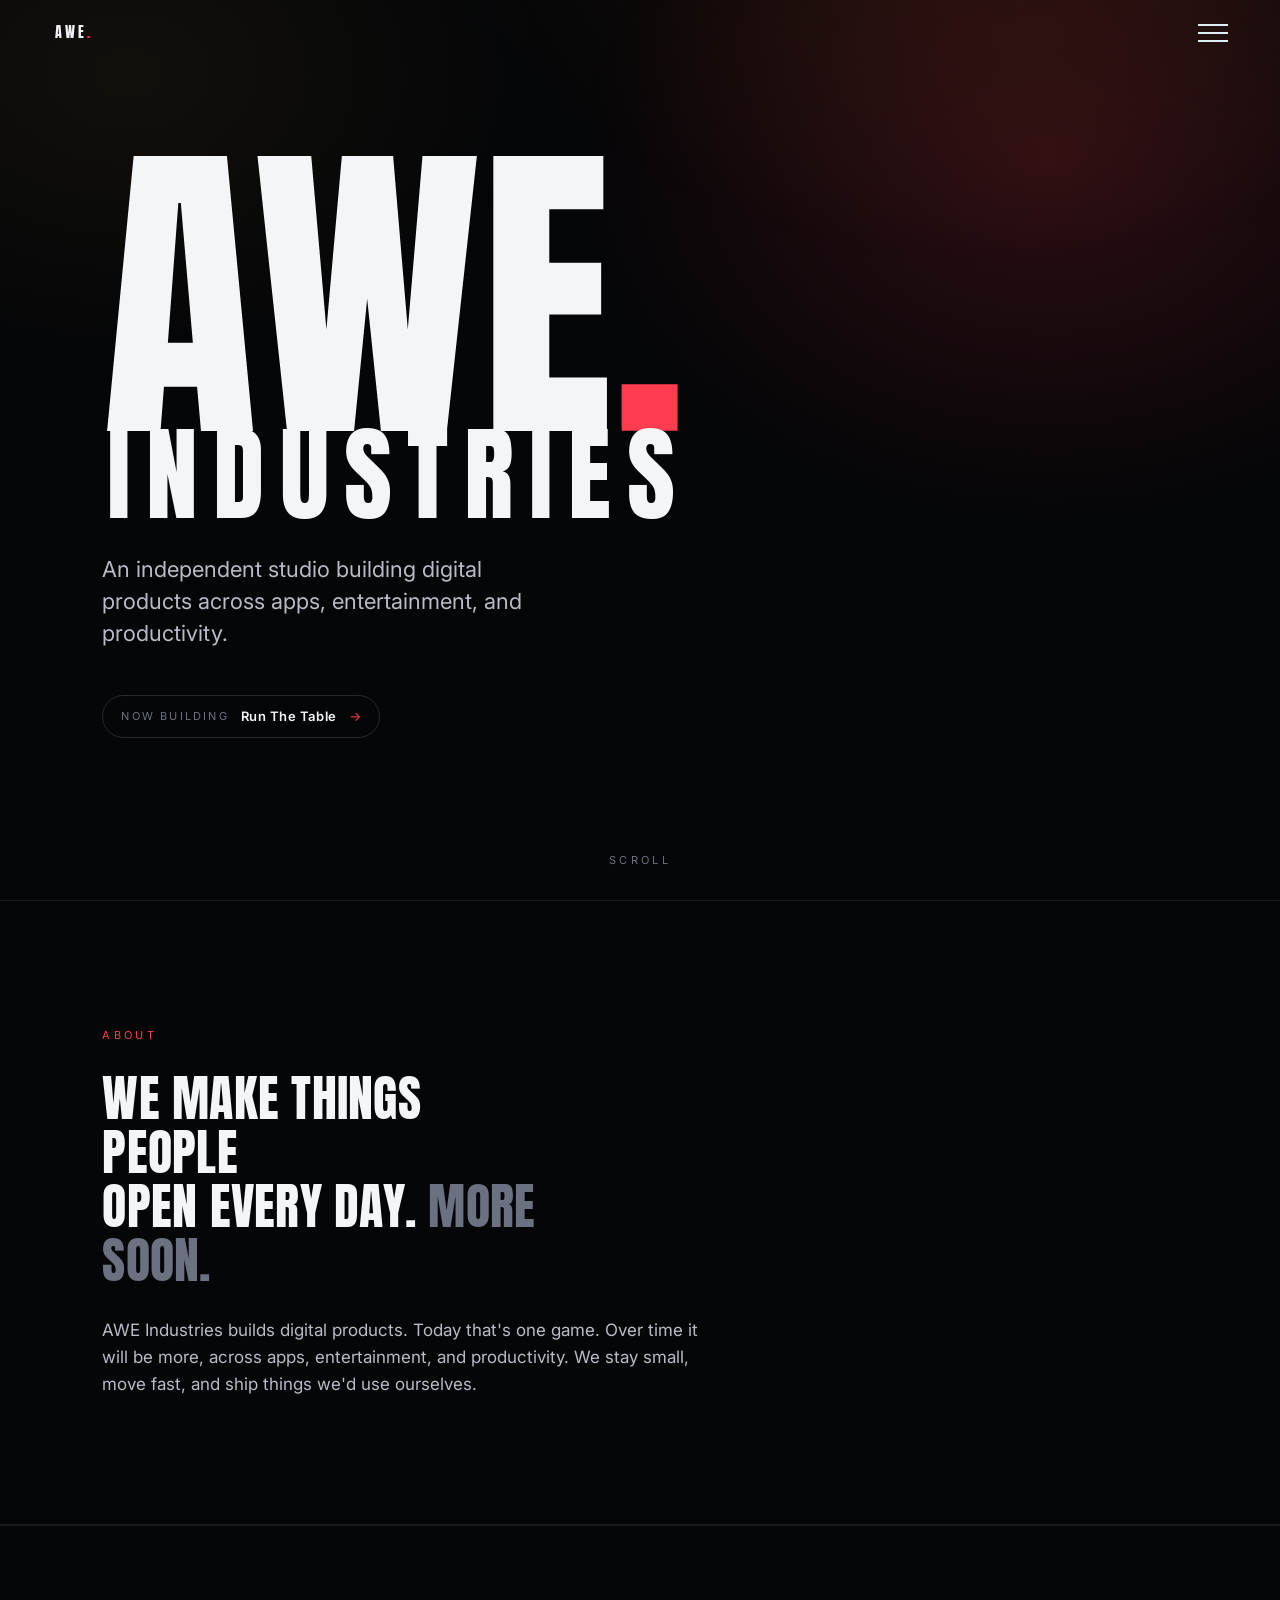
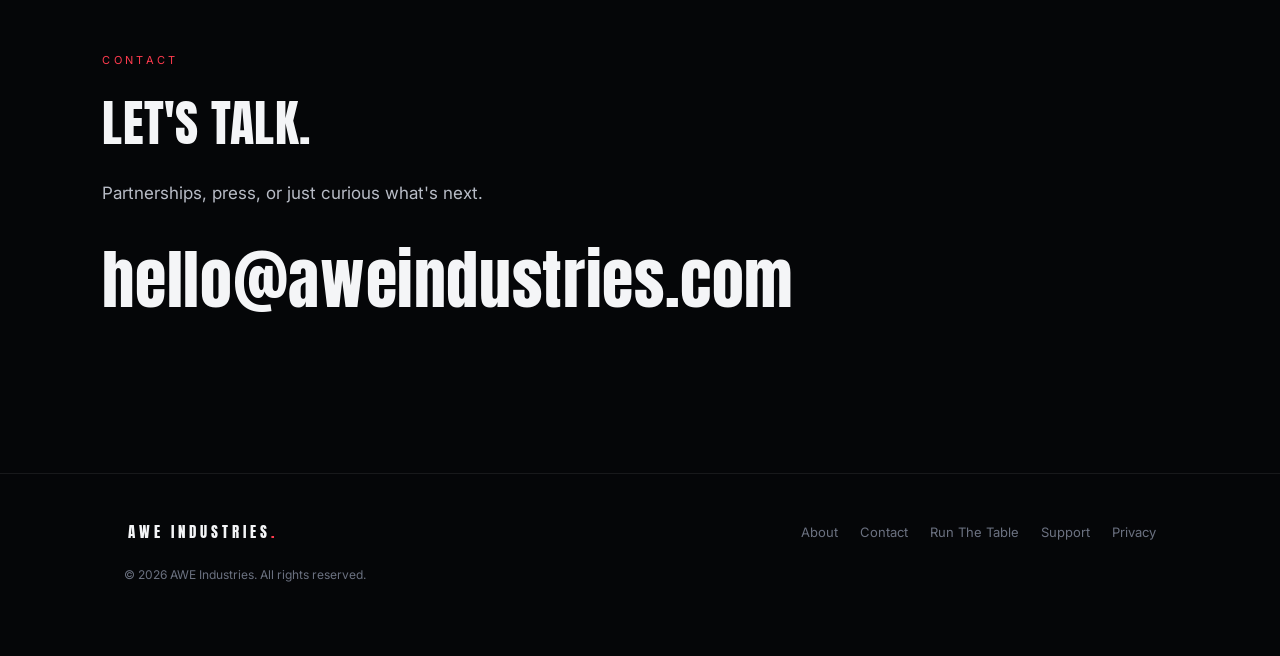
==== index.html @ 990081bd "AWE Industries studio site Co-Authored-By: Claude Opus 4.8 <noreply@anthropic.com>" ====
<!DOCTYPE html>
<html lang="en">
<head>
  <meta charset="UTF-8" />
  <meta name="viewport" content="width=device-width, initial-scale=1.0" />
  <title>AWE Industries</title>
  <meta name="description" content="AWE Industries is an independent studio building digital products across apps, entertainment, and productivity." />
  <meta property="og:title" content="AWE Industries" />
  <meta property="og:description" content="An independent studio building digital products." />
  <meta property="og:type" content="website" />
  <link rel="preconnect" href="https://fonts.googleapis.com" />
  <link rel="preconnect" href="https://fonts.gstatic.com" crossorigin />
  <link href="https://fonts.googleapis.com/css2?family=Anton&family=Inter:wght@400;500;600;700&display=swap" rel="stylesheet" />
  <link rel="stylesheet" href="styles.css" />
</head>
<body class="home">

  <!-- Top bar -->
  <header class="topbar">
    <a href="index.html" class="brand-mini">AWE<span class="dot">.</span></a>
    <button class="burger" id="burger" aria-label="Open menu" aria-expanded="false" aria-controls="menu">
      <span></span><span></span><span></span>
    </button>
  </header>

  <!-- Full-screen menu -->
  <div class="overlay" id="menu" role="dialog" aria-modal="true" aria-label="Menu">
    <nav class="menu-nav">
      <a href="#about" data-close>About</a>
      <a href="#contact" data-close>Contact</a>
      <a href="https://runthetablegame.com" target="_blank" rel="noopener">Play<span class="ext">↗</span></a>
    </nav>
    <div class="menu-foot">
      <span>© <span class="year">2026</span> AWE Industries</span>
      <span class="links">
        <a href="https://runthetablegame.com" target="_blank" rel="noopener">Run The Table</a>
        <a href="support.html">Support</a>
        <a href="privacy.html">Privacy</a>
      </span>
    </div>
  </div>

  <!-- Stage: the name is the hero -->
  <section class="stage">
    <h1 class="giant">
      <span class="l1">AWE<span class="dot">.</span></span>
      <span class="l2">Industries</span>
    </h1>
    <p class="stage-tag">An independent studio building digital products across apps, entertainment, and productivity.</p>
    <a class="now" href="https://runthetablegame.com" target="_blank" rel="noopener">
      <span class="label">Now building</span> <b>Run The Table</b> <span class="arrow">→</span>
    </a>
    <div class="scroll-cue">Scroll</div>
  </section>

  <!-- About -->
  <section id="about" class="band">
    <div class="inner">
      <div class="band-label">About</div>
      <h2 class="statement">We make things people<br>open every day. <span class="mut">More soon.</span></h2>
      <p class="band-note">AWE Industries builds digital products. Today that's one game. Over time it will be more, across apps, entertainment, and productivity. We stay small, move fast, and ship things we'd use ourselves.</p>
    </div>
  </section>

  <!-- Contact -->
  <section id="contact" class="band">
    <div class="inner">
      <div class="band-label">Contact</div>
      <h2 class="statement">Let's talk.</h2>
      <p class="band-note">Partnerships, press, or just curious what's next.</p>
      <p style="margin-top:22px"><a class="mail-big" href="mailto:hello@aweindustries.com">hello@aweindustries.com</a></p>
    </div>
  </section>

  <!-- Footer -->
  <footer>
    <div class="wrap">
      <div class="foot-inner">
        <div class="wordmark">AWE Industries<span class="dot">.</span></div>
        <nav class="foot-links">
          <a href="#about">About</a>
          <a href="#contact">Contact</a>
          <a href="https://runthetablegame.com" target="_blank" rel="noopener">Run The Table</a>
          <a href="support.html">Support</a>
          <a href="privacy.html">Privacy</a>
        </nav>
      </div>
      <p class="disclaimer">© <span class="year">2026</span> AWE Industries. All rights reserved.</p>
    </div>
  </footer>

  <script>
    (function () {
      var burger = document.getElementById('burger');
      var menu = document.getElementById('menu');
      function setOpen(open) {
        menu.classList.toggle('open', open);
        burger.setAttribute('aria-expanded', open ? 'true' : 'false');
        burger.setAttribute('aria-label', open ? 'Close menu' : 'Open menu');
        document.body.style.overflow = open ? 'hidden' : '';
      }
      burger.addEventListener('click', function () {
        setOpen(!menu.classList.contains('open'));
      });
      menu.querySelectorAll('[data-close]').forEach(function (a) {
        a.addEventListener('click', function () { setOpen(false); });
      });
      document.addEventListener('keydown', function (e) {
        if (e.key === 'Escape' && menu.classList.contains('open')) setOpen(false);
      });
      Array.prototype.forEach.call(document.querySelectorAll('.year'), function (el) {
        el.textContent = new Date().getFullYear();
      });
    })();
  </script>
</body>
</html>
---- styles.css ----
/* AWE Industries — studio site
   Brand: near-black #050608, orange #ff7a1e, gold #e9b949, Anton display wordmark.
   Self-contained, no build step. */

:root {
  --bg: #050608;
  --bg-soft: #0b0d12;
  --panel: #0f1219;
  --line: rgba(255, 255, 255, 0.08);
  --line-strong: rgba(255, 255, 255, 0.14);
  --ink: #f4f5f7;
  --ink-soft: #b8bcc6;
  --ink-faint: #6b7180;
  --orange: #ff7a1e;
  --gold: #e9b949;
  --maxw: 1080px;
  --radius: 16px;

  /* Studio accent — change these two lines to reskin the whole site. */
  --accent: #ff3b4e;
  --glow: rgba(255, 59, 78, 0.16);
}

* { box-sizing: border-box; }

html { scroll-behavior: smooth; }

body {
  margin: 0;
  background: var(--bg);
  color: var(--ink);
  font-family: 'Inter', system-ui, -apple-system, Segoe UI, Roboto, Helvetica, Arial, sans-serif;
  line-height: 1.6;
  -webkit-font-smoothing: antialiased;
  text-rendering: optimizeLegibility;
}

/* Subtle field-glow background */
body::before {
  content: '';
  position: fixed;
  inset: 0;
  z-index: -1;
  background:
    radial-gradient(900px 600px at 78% -10%, rgba(255, 122, 30, 0.10), transparent 60%),
    radial-gradient(700px 500px at 10% 8%, rgba(233, 185, 73, 0.06), transparent 60%);
  pointer-events: none;
}

a { color: inherit; text-decoration: none; }

.wrap { max-width: var(--maxw); margin: 0 auto; padding: 0 24px; }

/* ---------- Header ---------- */
.nav {
  position: sticky;
  top: 0;
  z-index: 50;
  backdrop-filter: blur(12px);
  background: rgba(5, 6, 8, 0.72);
  border-bottom: 1px solid var(--line);
}
.nav-inner {
  display: flex;
  align-items: center;
  justify-content: space-between;
  height: 64px;
}
.wordmark {
  font-family: 'Anton', sans-serif;
  text-transform: uppercase;
  letter-spacing: 0.26em;
  font-size: 15px;
  padding-left: 0.26em;
  color: var(--ink);
}
.wordmark .dot { color: var(--accent); }
.nav-links { display: flex; gap: 28px; align-items: center; }
.nav-links a {
  font-size: 13px;
  letter-spacing: 0.04em;
  color: var(--ink-soft);
  transition: color 0.18s ease;
}
.nav-links a:hover { color: var(--ink); }
.nav-cta {
  border: 1px solid var(--line-strong);
  border-radius: 999px;
  padding: 8px 16px !important;
  color: var(--ink) !important;
}
.nav-cta:hover { border-color: var(--accent); }

@media (max-width: 640px) {
  .nav-links { gap: 16px; }
  .nav-links a.hide-sm { display: none; }
}

/* ---------- Hero ---------- */
.hero {
  padding: 120px 0 90px;
  border-bottom: 1px solid var(--line);
}
.eyebrow {
  display: inline-flex;
  align-items: center;
  gap: 10px;
  font-size: 11px;
  text-transform: uppercase;
  letter-spacing: 0.32em;
  color: var(--ink-faint);
  margin-bottom: 28px;
}
.eyebrow .pulse {
  width: 7px; height: 7px; border-radius: 50%;
  background: var(--accent);
  box-shadow: 0 0 0 0 rgba(255, 122, 30, 0.6);
  animation: pulse 2.4s infinite;
}
@keyframes pulse {
  0% { box-shadow: 0 0 0 0 rgba(255,122,30,0.5); }
  70% { box-shadow: 0 0 0 8px rgba(255,122,30,0); }
  100% { box-shadow: 0 0 0 0 rgba(255,122,30,0); }
}
.hero h1 {
  font-family: 'Anton', sans-serif;
  font-weight: 400;
  text-transform: uppercase;
  font-size: clamp(40px, 7vw, 78px);
  line-height: 0.98;
  letter-spacing: 0.01em;
  margin: 0 0 24px;
  max-width: 14ch;
}
.hero h1 .accent {
  background: linear-gradient(92deg, var(--accent), var(--gold));
  -webkit-background-clip: text;
  background-clip: text;
  color: transparent;
}
.hero .lede {
  font-size: clamp(17px, 2.2vw, 20px);
  color: var(--ink-soft);
  max-width: 56ch;
  margin: 0 0 36px;
}
.btn-row { display: flex; gap: 14px; flex-wrap: wrap; }
.btn {
  display: inline-flex;
  align-items: center;
  gap: 9px;
  padding: 13px 22px;
  border-radius: 999px;
  font-weight: 600;
  font-size: 14px;
  letter-spacing: 0.01em;
  transition: transform 0.16s ease, box-shadow 0.16s ease, border-color 0.16s ease;
}
.btn-primary {
  background: linear-gradient(92deg, var(--accent), var(--gold));
  color: #1a0d00;
  box-shadow: 0 8px 30px rgba(255, 122, 30, 0.22);
}
.btn-primary:hover { transform: translateY(-2px); box-shadow: 0 12px 38px rgba(255,122,30,0.30); }
.btn-ghost { border: 1px solid var(--line-strong); color: var(--ink); }
.btn-ghost:hover { border-color: var(--accent); transform: translateY(-2px); }

/* ---------- Section scaffolding ---------- */
section { padding: 84px 0; border-bottom: 1px solid var(--line); }
.sec-label {
  font-size: 11px;
  text-transform: uppercase;
  letter-spacing: 0.3em;
  color: var(--accent);
  margin-bottom: 18px;
}
.sec-title {
  font-family: 'Anton', sans-serif;
  font-weight: 400;
  text-transform: uppercase;
  font-size: clamp(28px, 4.5vw, 44px);
  line-height: 1.04;
  margin: 0 0 22px;
}
.sec-body { color: var(--ink-soft); max-width: 62ch; font-size: 16.5px; }
.sec-body p { margin: 0 0 16px; }
.sec-body strong { color: var(--ink); font-weight: 600; }

/* ---------- Game feature ---------- */
.game {
  display: grid;
  grid-template-columns: 1.05fr 0.95fr;
  gap: 56px;
  align-items: center;
}
@media (max-width: 820px) { .game { grid-template-columns: 1fr; gap: 36px; } }

.game-card {
  background: linear-gradient(160deg, var(--panel), var(--bg-soft));
  border: 1px solid var(--line);
  border-radius: 22px;
  padding: 34px;
  position: relative;
  overflow: hidden;
}
.game-card::before {
  content: '';
  position: absolute;
  inset: 0;
  background: radial-gradient(closest-side at 80% 0%, rgba(255,122,30,0.16), transparent 70%);
  pointer-events: none;
}
.game-logo {
  font-family: 'Anton', sans-serif;
  text-transform: uppercase;
  font-size: clamp(30px, 5vw, 46px);
  line-height: 0.96;
  letter-spacing: 0.01em;
  margin: 0 0 6px;
}
.game-logo .num { color: var(--gold); }
.game-tag {
  font-size: 12px;
  text-transform: uppercase;
  letter-spacing: 0.22em;
  color: var(--ink-faint);
  margin-bottom: 26px;
}
.chip-row { display: flex; flex-wrap: wrap; gap: 9px; margin: 22px 0 6px; }
.chip {
  font-size: 12px;
  border: 1px solid var(--line-strong);
  border-radius: 999px;
  padding: 6px 13px;
  color: var(--ink-soft);
  background: rgba(255,255,255,0.02);
}

.feat-list { list-style: none; padding: 0; margin: 6px 0 0; display: grid; gap: 16px; }
.feat-list li { display: flex; gap: 13px; align-items: flex-start; }
.feat-list .ic {
  flex: none;
  width: 26px; height: 26px; border-radius: 7px;
  display: grid; place-items: center;
  background: rgba(255,122,30,0.12);
  color: var(--accent);
  font-size: 14px;
  margin-top: 1px;
}
.feat-list b { color: var(--ink); font-weight: 600; }
.feat-list span.d { color: var(--ink-soft); }

/* ---------- Studio values grid ---------- */
.grid3 {
  display: grid;
  grid-template-columns: repeat(3, 1fr);
  gap: 18px;
  margin-top: 8px;
}
@media (max-width: 760px) { .grid3 { grid-template-columns: 1fr; } }
.tile {
  background: var(--panel);
  border: 1px solid var(--line);
  border-radius: var(--radius);
  padding: 26px;
}
.tile h3 {
  font-size: 16px;
  margin: 0 0 8px;
  letter-spacing: 0.01em;
}
.tile p { margin: 0; color: var(--ink-soft); font-size: 14.5px; }
.tile .k {
  font-family: 'Anton', sans-serif;
  color: var(--gold);
  font-size: 13px;
  letter-spacing: 0.18em;
  text-transform: uppercase;
  display: block;
  margin-bottom: 14px;
}

/* ---------- Contact ---------- */
.contact-row { display: flex; gap: 18px; flex-wrap: wrap; align-items: center; margin-top: 26px; }
.contact-row a.mail {
  font-family: 'Anton', sans-serif;
  font-size: clamp(22px, 4vw, 34px);
  text-transform: lowercase;
  letter-spacing: 0.02em;
  color: var(--ink);
  border-bottom: 2px solid transparent;
  transition: border-color 0.18s ease, color 0.18s ease;
}
.contact-row a.mail:hover { border-color: var(--accent); }

/* ---------- Footer ---------- */
footer {
  padding: 46px 0 60px;
  color: var(--ink-faint);
  font-size: 13px;
}
.foot-inner { display: flex; justify-content: space-between; gap: 20px; flex-wrap: wrap; align-items: center; }
.foot-links { display: flex; gap: 22px; flex-wrap: wrap; }
.foot-links a:hover { color: var(--ink); }
.disclaimer {
  margin-top: 22px;
  font-size: 12px;
  color: var(--ink-faint);
  line-height: 1.5;
  max-width: 80ch;
}

/* ---------- Legal / content pages ---------- */
.doc { padding: 72px 0 40px; }
.doc h1 {
  font-family: 'Anton', sans-serif;
  font-weight: 400;
  text-transform: uppercase;
  font-size: clamp(30px, 5vw, 48px);
  margin: 0 0 8px;
}
.doc .updated { color: var(--ink-faint); font-size: 13px; margin-bottom: 36px; }
.doc h2 {
  font-size: 19px;
  margin: 38px 0 12px;
  letter-spacing: 0.01em;
}
.doc h3 { font-size: 15.5px; margin: 22px 0 8px; color: var(--ink); }
.doc p, .doc li { color: var(--ink-soft); font-size: 15.5px; }
.doc ul { padding-left: 22px; }
.doc li { margin-bottom: 7px; }
.doc a { color: var(--accent); border-bottom: 1px solid transparent; }
.doc a:hover { border-color: var(--accent); }
.doc .callout {
  background: var(--panel);
  border: 1px solid var(--line);
  border-left: 3px solid var(--accent);
  border-radius: 10px;
  padding: 16px 20px;
  margin: 24px 0;
  font-size: 14.5px;
  color: var(--ink-soft);
}
.back-link {
  display: inline-flex; align-items: center; gap: 8px;
  font-size: 13px; color: var(--ink-faint); margin-bottom: 30px;
}
.back-link:hover { color: var(--ink); }

/* =====================================================================
   HOME REDESIGN — bold/minimal studio page (distinct classes so the
   legal pages keep using .nav above untouched).
   ===================================================================== */

.home { overflow-x: hidden; }

/* Minimal top bar */
.topbar {
  position: fixed;
  top: 0; left: 0; right: 0;
  z-index: 60;
  display: flex;
  align-items: center;
  justify-content: space-between;
  padding: 22px clamp(20px, 5vw, 52px);
  mix-blend-mode: difference; /* stays legible over light overlay too */
}
.brand-mini {
  font-family: 'Anton', sans-serif;
  text-transform: uppercase;
  letter-spacing: 0.22em;
  font-size: 14px;
  padding-left: 0.22em;
  color: #fff;
}
.brand-mini .dot { color: var(--accent); }

/* Hamburger */
.burger {
  appearance: none;
  background: none;
  border: 0;
  padding: 8px;
  margin: -8px;
  cursor: pointer;
  display: inline-flex;
  flex-direction: column;
  gap: 6px;
  z-index: 80;
}
.burger span {
  display: block;
  width: 30px;
  height: 2px;
  background: #fff;
  transition: transform 0.32s ease, opacity 0.2s ease;
}
.burger[aria-expanded="true"] span:nth-child(1) { transform: translateY(8px) rotate(45deg); }
.burger[aria-expanded="true"] span:nth-child(2) { opacity: 0; }
.burger[aria-expanded="true"] span:nth-child(3) { transform: translateY(-8px) rotate(-45deg); }

/* Full-screen menu overlay */
.overlay {
  position: fixed;
  inset: 0;
  z-index: 70;
  background: rgba(5, 6, 8, 0.97);
  backdrop-filter: blur(8px);
  display: flex;
  flex-direction: column;
  justify-content: center;
  padding: 0 clamp(24px, 8vw, 120px);
  opacity: 0;
  visibility: hidden;
  transition: opacity 0.4s ease, visibility 0.4s ease;
}
.overlay.open { opacity: 1; visibility: visible; }
.overlay::before {
  content: '';
  position: absolute;
  inset: 0;
  background: radial-gradient(700px 500px at 90% 110%, rgba(255,122,30,0.12), transparent 60%);
  pointer-events: none;
}
.menu-nav { display: flex; flex-direction: column; gap: clamp(8px, 2vh, 18px); }
.menu-nav a {
  font-family: 'Anton', sans-serif;
  text-transform: uppercase;
  font-size: clamp(38px, 9vw, 92px);
  line-height: 1.0;
  letter-spacing: 0.01em;
  color: var(--ink);
  width: fit-content;
  transition: color 0.2s ease, transform 0.3s ease;
  transform: translateY(14px);
  opacity: 0;
}
.overlay.open .menu-nav a { transform: translateY(0); opacity: 1; }
.overlay.open .menu-nav a:nth-child(1) { transition-delay: 0.08s; }
.overlay.open .menu-nav a:nth-child(2) { transition-delay: 0.14s; }
.overlay.open .menu-nav a:nth-child(3) { transition-delay: 0.20s; }
.menu-nav a:hover { color: var(--accent); }
.menu-nav a .ext { font-size: 0.32em; vertical-align: super; color: var(--ink-faint); margin-left: 0.3em; }
.menu-foot {
  position: absolute;
  bottom: clamp(28px, 6vh, 56px);
  left: clamp(24px, 8vw, 120px);
  right: clamp(24px, 8vw, 120px);
  display: flex;
  justify-content: space-between;
  gap: 18px;
  flex-wrap: wrap;
  font-size: 13px;
  color: var(--ink-faint);
}
.menu-foot a { color: var(--ink-faint); }
.menu-foot a:hover { color: var(--ink); }
.menu-foot .links { display: flex; gap: 20px; flex-wrap: wrap; }

/* Stage / hero — the name is the hero */
.stage {
  min-height: 100svh;
  display: flex;
  flex-direction: column;
  justify-content: center;
  align-items: flex-start;
  padding: 0 clamp(24px, 8vw, 120px);
  border: 0;
  position: relative;
}
.stage::after {
  content: '';
  position: absolute;
  inset: 0;
  z-index: -1;
  background: radial-gradient(820px 620px at 82% 18%, rgba(255,122,30,0.14), transparent 58%);
  pointer-events: none;
}
.giant {
  font-family: 'Anton', sans-serif;
  text-transform: uppercase;
  font-weight: 400;
  line-height: 0.84;
  letter-spacing: -0.005em;
  margin: 0;
}
.giant .l1 {
  display: block;
  font-size: clamp(96px, 26vw, 320px);
  color: var(--ink);
}
.giant .l1 .dot { color: var(--accent); }
.giant .l2 {
  display: block;
  font-size: clamp(28px, 8.6vw, 104px);
  letter-spacing: clamp(0.04em, 1.2vw, 0.22em);
  color: var(--ink);
  padding-left: 0.04em;
}
.stage-tag {
  margin: clamp(26px, 4vh, 48px) 0 0;
  font-size: clamp(16px, 2.1vw, 22px);
  color: var(--ink-soft);
  max-width: 30ch;
  line-height: 1.45;
}
.now {
  margin-top: clamp(30px, 5vh, 52px);
  display: inline-flex;
  align-items: center;
  gap: 12px;
  font-size: 13px;
  letter-spacing: 0.04em;
  color: var(--ink-soft);
  border: 1px solid var(--line-strong);
  border-radius: 999px;
  padding: 10px 18px;
  transition: border-color 0.2s ease, transform 0.18s ease;
}
.now:hover { border-color: var(--accent); transform: translateY(-2px); }
.now .label { color: var(--ink-faint); text-transform: uppercase; letter-spacing: 0.2em; font-size: 11px; }
.now b { color: var(--ink); font-weight: 600; }
.now .arrow { color: var(--accent); }
.scroll-cue {
  position: absolute;
  bottom: 30px;
  left: 50%;
  transform: translateX(-50%);
  font-size: 11px;
  letter-spacing: 0.3em;
  text-transform: uppercase;
  color: var(--ink-faint);
  animation: bob 2.6s ease-in-out infinite;
}
@keyframes bob { 0%,100% { transform: translateX(-50%) translateY(0); } 50% { transform: translateX(-50%) translateY(6px); } }

/* Quiet content bands */
.band {
  padding: clamp(80px, 14vh, 150px) clamp(24px, 8vw, 120px);
  border-top: 1px solid var(--line);
  max-width: none;
}
.band .inner { max-width: 1080px; margin: 0 auto; width: 100%; }
.band-label {
  font-size: 11px;
  text-transform: uppercase;
  letter-spacing: 0.3em;
  color: var(--accent);
  margin-bottom: 26px;
}
.statement {
  font-family: 'Anton', sans-serif;
  text-transform: uppercase;
  font-weight: 400;
  font-size: clamp(26px, 4.4vw, 50px);
  line-height: 1.08;
  letter-spacing: 0.005em;
  margin: 0;
  max-width: 18ch;
}
.statement .mut { color: var(--ink-faint); }
.band-note {
  margin: 30px 0 0;
  color: var(--ink-soft);
  font-size: clamp(15px, 1.8vw, 17px);
  max-width: 56ch;
  line-height: 1.6;
}
.band-note strong { color: var(--ink); font-weight: 600; }
.mail-big {
  font-family: 'Anton', sans-serif;
  text-transform: lowercase;
  font-size: clamp(20px, 5.4vw, 64px);
  letter-spacing: 0.01em;
  color: var(--ink);
  border-bottom: 2px solid transparent;
  transition: border-color 0.2s ease, color 0.2s ease;
  overflow-wrap: anywhere;
}
.mail-big:hover { border-color: var(--accent); }

@media (prefers-reduced-motion: reduce) {
  .menu-nav a, .now, .scroll-cue { transition: none; animation: none; transform: none; opacity: 1; }
}

/* Home accent routing — these override the orange in the home rules above
   via higher specificity, so the whole home page recolors from --accent/--glow. */
.home .brand-mini .dot,
.home .giant .l1 .dot,
.home .now .arrow,
.home .band-label { color: var(--accent); }
.home .menu-nav a:hover { color: var(--accent); }
.home .now:hover,
.home .mail-big:hover { border-color: var(--accent); }
.home .stage::after { background: radial-gradient(820px 620px at 82% 18%, var(--glow), transparent 58%); }
.home .overlay::before { background: radial-gradient(700px 500px at 90% 110%, var(--glow), transparent 60%); }

/* draft banner — remove before publishing */
.draft-banner {
  background: rgba(233,185,73,0.10);
  border: 1px solid rgba(233,185,73,0.35);
  color: var(--gold);
  text-align: center;
  font-size: 13px;
  padding: 10px 16px;
}
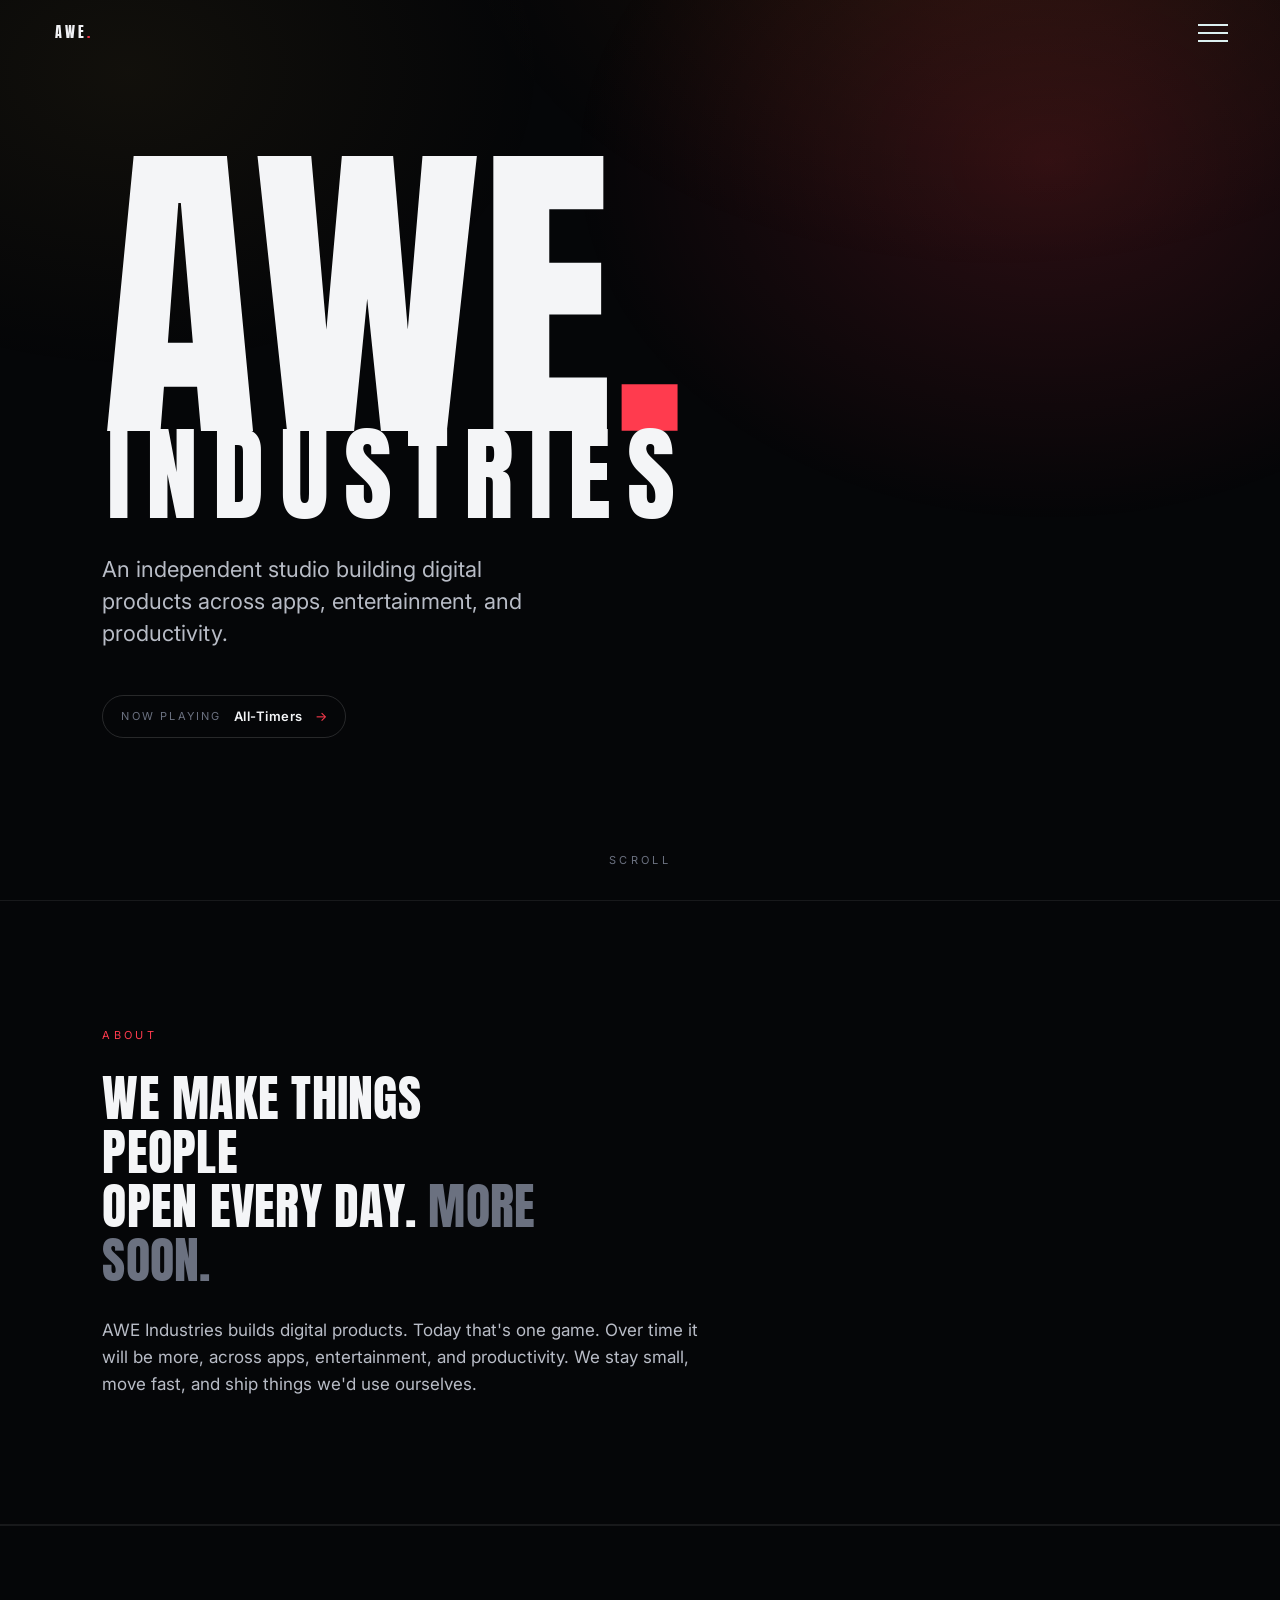
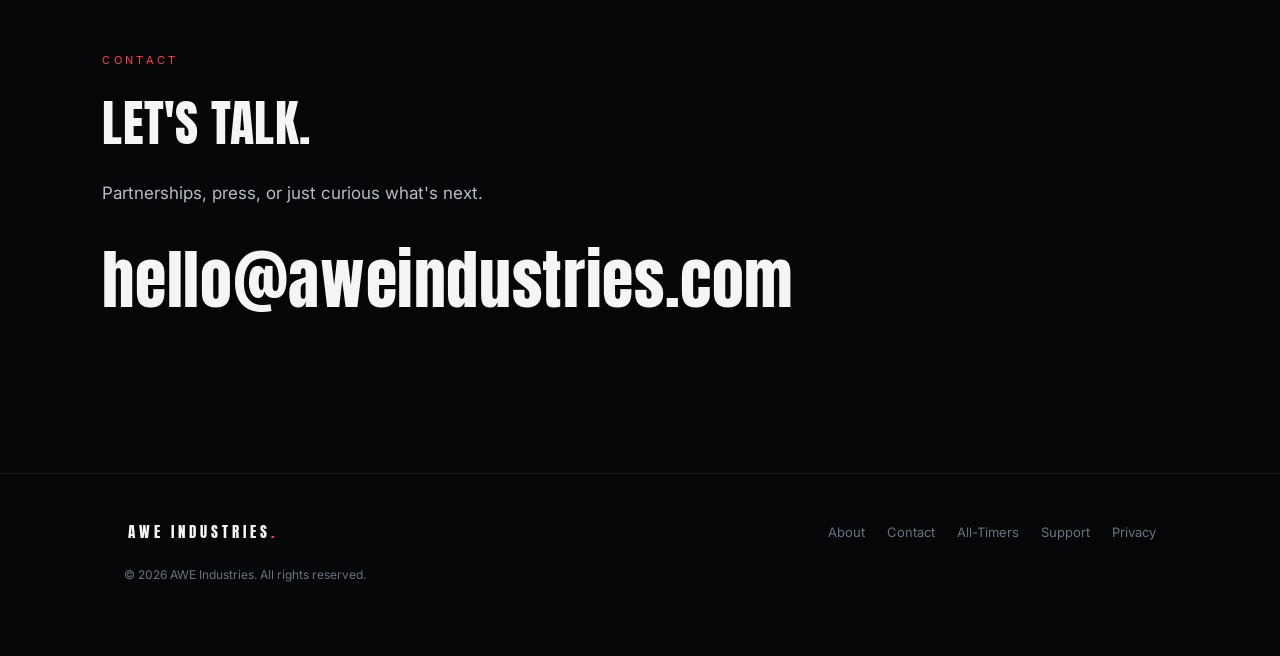
==== commit 48d30bba: "Rename game Run The Table -> All-Timers; repoint links to alltimersgame.com Co-Authored-By: Claude O" ====
--- a/index.html
+++ b/index.html
@@ -28,12 +28,12 @@
     <nav class="menu-nav">
       <a href="#about" data-close>About</a>
       <a href="#contact" data-close>Contact</a>
-      <a href="https://runthetablegame.com" target="_blank" rel="noopener">Play<span class="ext">↗</span></a>
+      <a href="https://alltimersgame.com" target="_blank" rel="noopener">Play<span class="ext">↗</span></a>
     </nav>
     <div class="menu-foot">
       <span>© <span class="year">2026</span> AWE Industries</span>
       <span class="links">
-        <a href="https://runthetablegame.com" target="_blank" rel="noopener">Run The Table</a>
+        <a href="https://alltimersgame.com" target="_blank" rel="noopener">All-Timers</a>
         <a href="support.html">Support</a>
         <a href="privacy.html">Privacy</a>
       </span>
@@ -47,8 +47,8 @@
       <span class="l2">Industries</span>
     </h1>
     <p class="stage-tag">An independent studio building digital products across apps, entertainment, and productivity.</p>
-    <a class="now" href="https://runthetablegame.com" target="_blank" rel="noopener">
-      <span class="label">Now building</span> <b>Run The Table</b> <span class="arrow">→</span>
+    <a class="now" href="https://alltimersgame.com" target="_blank" rel="noopener">
+      <span class="label">Now playing</span> <b>All-Timers</b> <span class="arrow">→</span>
     </a>
     <div class="scroll-cue">Scroll</div>
   </section>
@@ -80,7 +80,7 @@
         <nav class="foot-links">
           <a href="#about">About</a>
           <a href="#contact">Contact</a>
-          <a href="https://runthetablegame.com" target="_blank" rel="noopener">Run The Table</a>
+          <a href="https://alltimersgame.com" target="_blank" rel="noopener">All-Timers</a>
           <a href="support.html">Support</a>
           <a href="privacy.html">Privacy</a>
         </nav>
